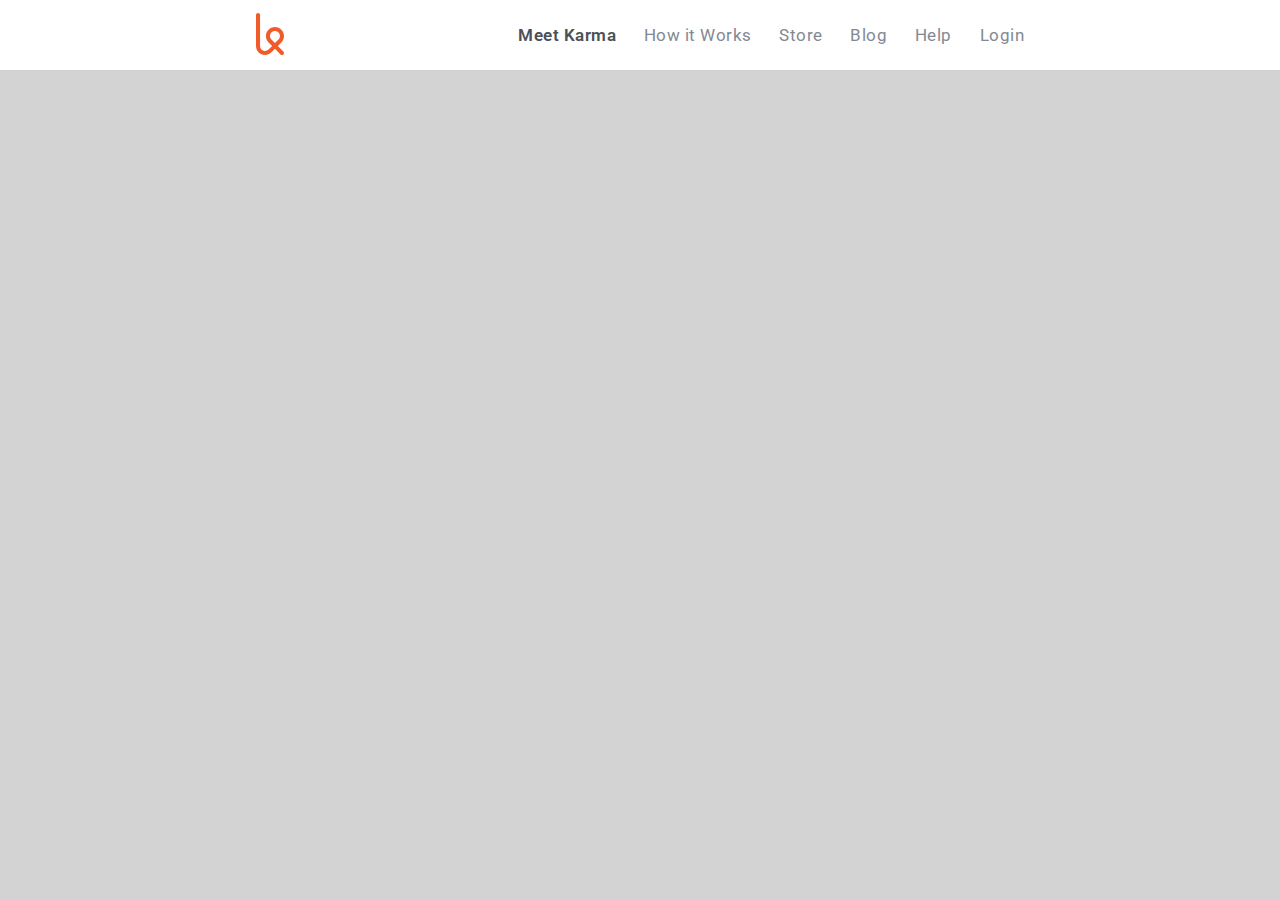
==== startup_landing_page.html @ ad296a2c "A> Animation when hovering over menu. M> put box-size property under body" ====
<!-- <!DOCTYPE html>
<html lang="en">
<head>
	<meta charset="UTF-8">
	<title>Document</title>
	<link href="http://fonts.googleapis.com/css?family=Roboto:400,500,300" rel="stylesheet" type="text/css">
	<link rel="stylesheet" type="text/css" href="css/style.css">
</head>
<body>
	<section class="nav_bar">
		<div class="container">
			<img id="karma_logo" src="img/karma-logo.svg" alt="Karma Logo" />
			<ul class="nav_menu">
				<li><a href=""><span>Meet Karma</span></a></li>
				<li><a href="">How it Works</a></li>
				<li><a href="">Store</a></li>
				<li><a href="">Blog</a></li>
				<li><a href="">Help</a></li>
				<li><a href="">Login</a></li>
			</ul>
		</div>
	</section>
</body>
</html> 
<<<<<<< FIRST ATTEMPT -->

<!DOCTYPE html>
<html lang="en">
<head>
	<meta charset="UTF-8">
	<title>Document</title>
	<link rel="stylesheet" type="text/css" href="http://fonts.googleapis.com/css?family=Roboto:400,500,300">
	<link rel="stylesheet" type="text/css" href="css/style.css">
</head>
<body>
	<nav class="nav_bar">
		<div class="container">
			<ul class="nav_menu">
				<li class="active"><a href="">Meet Karma</a></li>
				<li><a href="">How it Works</a></li>
				<li><a href="">Store</a></li>
				<li><a href="">Blog</a></li>
				<li><a href="">Help</a></li>
				<li><a href="">Login</a></li>
			</ul>
			<img id="karma_logo" src="img/karma-logo.svg" alt="Karma Logo" />
			<!-- QUESTION: Best practice to have floating ele above non-floating ele? -->
		</div>
	</nav>
</body>
</html>
---- css/style.css ----
/* http://meyerweb.com/eric/tools/css/reset/ 
   v2.0 | 20110126
   License: none (public domain)
*/

/*BEGIN RESET STYLESHEET*/
html, body, div, span, applet, object, iframe,
h1, h2, h3, h4, h5, h6, p, blockquote, pre,
a, abbr, acronym, address, big, cite, code,
del, dfn, em, img, ins, kbd, q, s, samp,
small, strike, strong, sub, sup, tt, var,
b, u, i, center,
dl, dt, dd, ol, ul, li,
fieldset, form, label, legend,
table, caption, tbody, tfoot, thead, tr, th, td,
article, aside, canvas, details, embed, 
figure, figcaption, footer, header, hgroup, 
menu, nav, output, ruby, section, summary,
time, mark, audio, video {
	margin: 0;
	padding: 0;
	border: 0;
	font-size: 100%;
	font: inherit;
	vertical-align: baseline;
}
/* HTML5 display-role reset for older browsers */
article, aside, details, figcaption, figure, 
footer, header, hgroup, menu, nav, section {
	display: block;
}
body {
	line-height: 1;
}
ol, ul {
	list-style: none;
}
blockquote, q {
	quotes: none;
}
blockquote:before, blockquote:after,
q:before, q:after {
	content: '';
	content: none;
}
table {
	border-collapse: collapse;
	border-spacing: 0;
}
/*END OF RESET STYLESHEET*/


/* design help */
body {
	background-color: LightGray;
}
/*div {
	border: 1px dashed Chocolate;
}
nav {
	border: 1px dashed Blue;
}
img {
	border: 1px solid Red;
}*/


/* <<<<<<<< FIRST ATTEMPT */
/*.nav_bar {
	width: 100%;
	background-color: #FFFFFF;
	padding: 0.85em 0;
	font-family: 'Roboto', sans-serif;
}
.container {
	max-width: 60em;
	min-width: 32em;
	margin: auto;
	padding: 0;
}
#karma_logo {
	width: 2.5em;
	height: 2.5em;
	margin: 0;
}
.nav_menu {
	float: right;
	margin-top: 0.9em;
}
.nav_menu > li {
	display: inline-block;
	padding-left: 1.5em;
}
.nav_menu > li > a {
	text-decoration: none;
	font-size: 1.05em;
	font-weight: 400;
	color: #8E8E8E;
}
.nav_menu > li > a:hover {
	color: #2F2F2F;
}
.nav_menu > li > a > span {
	color: #2f2f2f;
	font-weight: 500;
}*/

/* <<<<<<<< SECOND ATTEMPT */
body {
	box-sizing: border-box;
}
.nav_bar {
	/* layout */
	width: 100%;
	background-color: #FFFFFF;
	/* typography */
	font-family: 'Roboto', sans-serif;
	-webkit-font-smoothing: antialiased;
}
.nav_bar .container {
	/* layout */
	max-width: 60%;
	min-width: 37.5rem;
	/* QUESTION: Original webpage min-width the same but behave diff in smaller width */
	height: 4.375rem;
	margin: 0 auto;
	padding: 0 0.938rem;
}
	#karma_logo {
		/* layout */
		width: 1.75rem;
		margin-top: 0.8rem;
		/* QUESTION: why don't we approach this like with the about me page: padding: 6em 0;? */
	}
.nav_menu {
	/* layout */
	float: right;
	margin-top: 1.7rem;
	/* typography */
	font-size: 1.05rem;
	font-weight: 400;
	letter-spacing: 0.03rem;
}
	.nav_menu > li {
		/* layout */
		display: inline-block;
		padding-left: 1.45rem;
	}
	.nav_menu > li > a {
		/* typography */
		text-decoration: none;
		color: #838994;
		transition: color 0.5s ease;
	}
	.nav_menu > li > a:hover {
		/* typography */
		color: #4C5058;

	}
	.nav_menu .active > a {
		/* typography */
		color: #4C5058;
		font-weight: 600;
	}
---- css/style.css ----
/* http://meyerweb.com/eric/tools/css/reset/ 
   v2.0 | 20110126
   License: none (public domain)
*/

/*BEGIN RESET STYLESHEET*/
html, body, div, span, applet, object, iframe,
h1, h2, h3, h4, h5, h6, p, blockquote, pre,
a, abbr, acronym, address, big, cite, code,
del, dfn, em, img, ins, kbd, q, s, samp,
small, strike, strong, sub, sup, tt, var,
b, u, i, center,
dl, dt, dd, ol, ul, li,
fieldset, form, label, legend,
table, caption, tbody, tfoot, thead, tr, th, td,
article, aside, canvas, details, embed, 
figure, figcaption, footer, header, hgroup, 
menu, nav, output, ruby, section, summary,
time, mark, audio, video {
	margin: 0;
	padding: 0;
	border: 0;
	font-size: 100%;
	font: inherit;
	vertical-align: baseline;
}
/* HTML5 display-role reset for older browsers */
article, aside, details, figcaption, figure, 
footer, header, hgroup, menu, nav, section {
	display: block;
}
body {
	line-height: 1;
}
ol, ul {
	list-style: none;
}
blockquote, q {
	quotes: none;
}
blockquote:before, blockquote:after,
q:before, q:after {
	content: '';
	content: none;
}
table {
	border-collapse: collapse;
	border-spacing: 0;
}
/*END OF RESET STYLESHEET*/


/* design help */
body {
	background-color: LightGray;
}
/*div {
	border: 1px dashed Chocolate;
}
nav {
	border: 1px dashed Blue;
}
img {
	border: 1px solid Red;
}*/


/* <<<<<<<< FIRST ATTEMPT */
/*.nav_bar {
	width: 100%;
	background-color: #FFFFFF;
	padding: 0.85em 0;
	font-family: 'Roboto', sans-serif;
}
.container {
	max-width: 60em;
	min-width: 32em;
	margin: auto;
	padding: 0;
}
#karma_logo {
	width: 2.5em;
	height: 2.5em;
	margin: 0;
}
.nav_menu {
	float: right;
	margin-top: 0.9em;
}
.nav_menu > li {
	display: inline-block;
	padding-left: 1.5em;
}
.nav_menu > li > a {
	text-decoration: none;
	font-size: 1.05em;
	font-weight: 400;
	color: #8E8E8E;
}
.nav_menu > li > a:hover {
	color: #2F2F2F;
}
.nav_menu > li > a > span {
	color: #2f2f2f;
	font-weight: 500;
}*/

/* <<<<<<<< SECOND ATTEMPT */
body {
	box-sizing: border-box;
}
.nav_bar {
	/* layout */
	width: 100%;
	background-color: #FFFFFF;
	/* typography */
	font-family: 'Roboto', sans-serif;
	-webkit-font-smoothing: antialiased;
}
.nav_bar .container {
	/* layout */
	max-width: 60%;
	min-width: 37.5rem;
	/* QUESTION: Original webpage min-width the same but behave diff in smaller width */
	height: 4.375rem;
	margin: 0 auto;
	padding: 0 0.938rem;
}
	#karma_logo {
		/* layout */
		width: 1.75rem;
		margin-top: 0.8rem;
		/* QUESTION: why don't we approach this like with the about me page: padding: 6em 0;? */
	}
.nav_menu {
	/* layout */
	float: right;
	margin-top: 1.7rem;
	/* typography */
	font-size: 1.05rem;
	font-weight: 400;
	letter-spacing: 0.03rem;
}
	.nav_menu > li {
		/* layout */
		display: inline-block;
		padding-left: 1.45rem;
	}
	.nav_menu > li > a {
		/* typography */
		text-decoration: none;
		color: #838994;
		transition: color 0.5s ease;
	}
	.nav_menu > li > a:hover {
		/* typography */
		color: #4C5058;

	}
	.nav_menu .active > a {
		/* typography */
		color: #4C5058;
		font-weight: 600;
	}
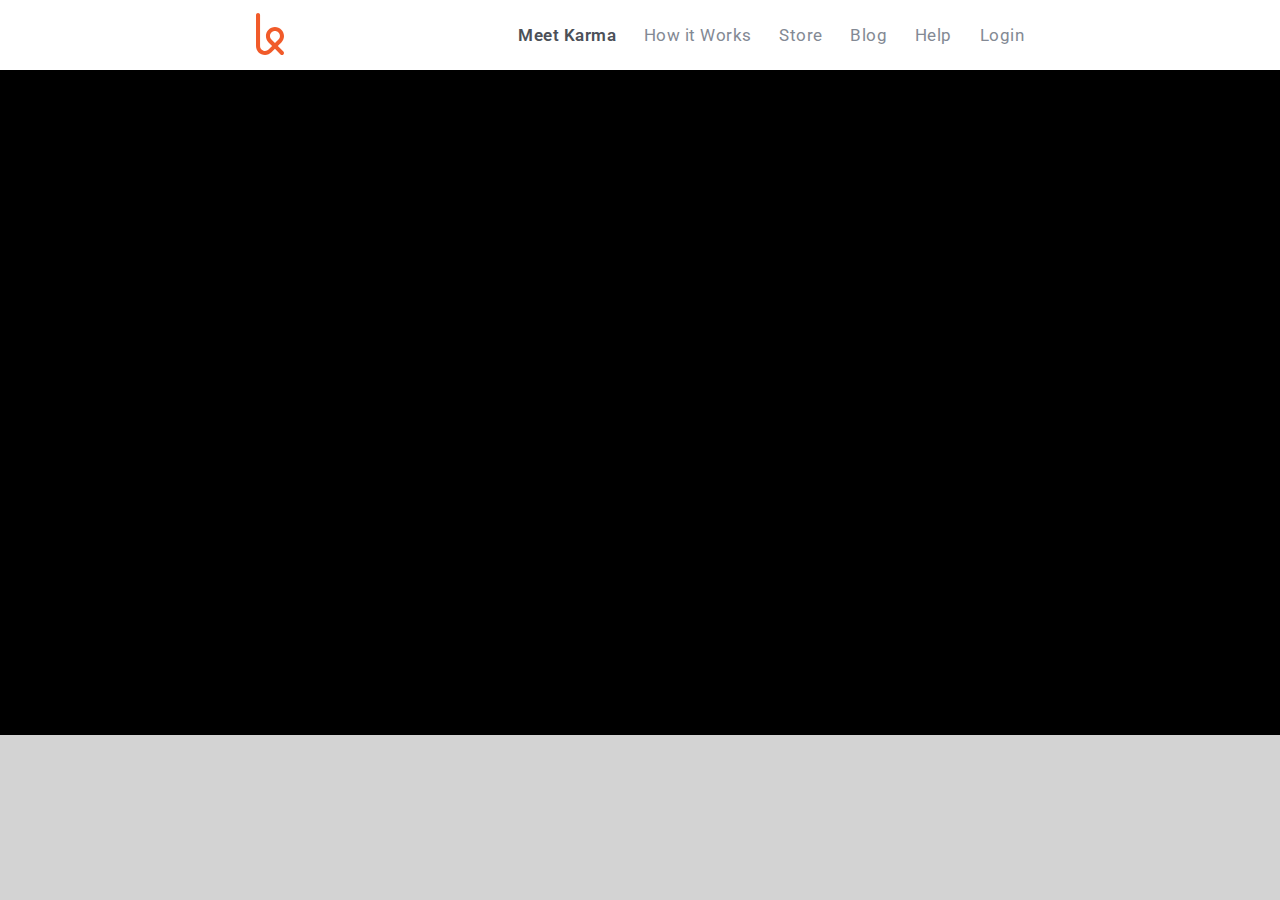
==== commit ceb00aa3: "A> Jumbotron and image. HTML structure for the section" ====
--- a/startup_landing_page.html
+++ b/startup_landing_page.html
@@ -47,5 +47,13 @@
 			<!-- QUESTION: Best practice to have floating ele above non-floating ele? -->
 		</div>
 	</nav>
+
+	<section class="jumbotron">
+		<div class="advert">
+			<h1 class="title">Introducing Karma</h1>
+			<h1 class="subtitle">Bring WiFi with you, everywhere you go.</p>
+			<div class="main_button">Learn More</div>
+		</div>
+	</section>
 </body>
 </html>--- a/css/style.css
+++ b/css/style.css
@@ -113,6 +113,7 @@
 	/* layout */
 	width: 100%;
 	background-color: #FFFFFF;
+	position: fixed;
 	/* typography */
 	font-family: 'Roboto', sans-serif;
 	-webkit-font-smoothing: antialiased;
@@ -161,4 +162,10 @@
 		/* typography */
 		color: #4C5058;
 		font-weight: 600;
-	}+	}
+.jumbotron {
+	height: 45.938rem;
+	background: url(http://i784.photobucket.com/albums/yy126/vleong2332/Web%20Images/large-wide-sitting-with-laptop.jpg?t=1425573825) #000000;
+	background-size: cover;
+	background-position: center;
+}--- a/css/style.css
+++ b/css/style.css
@@ -113,6 +113,7 @@
 	/* layout */
 	width: 100%;
 	background-color: #FFFFFF;
+	position: fixed;
 	/* typography */
 	font-family: 'Roboto', sans-serif;
 	-webkit-font-smoothing: antialiased;
@@ -161,4 +162,10 @@
 		/* typography */
 		color: #4C5058;
 		font-weight: 600;
-	}+	}
+.jumbotron {
+	height: 45.938rem;
+	background: url(http://i784.photobucket.com/albums/yy126/vleong2332/Web%20Images/large-wide-sitting-with-laptop.jpg?t=1425573825) #000000;
+	background-size: cover;
+	background-position: center;
+}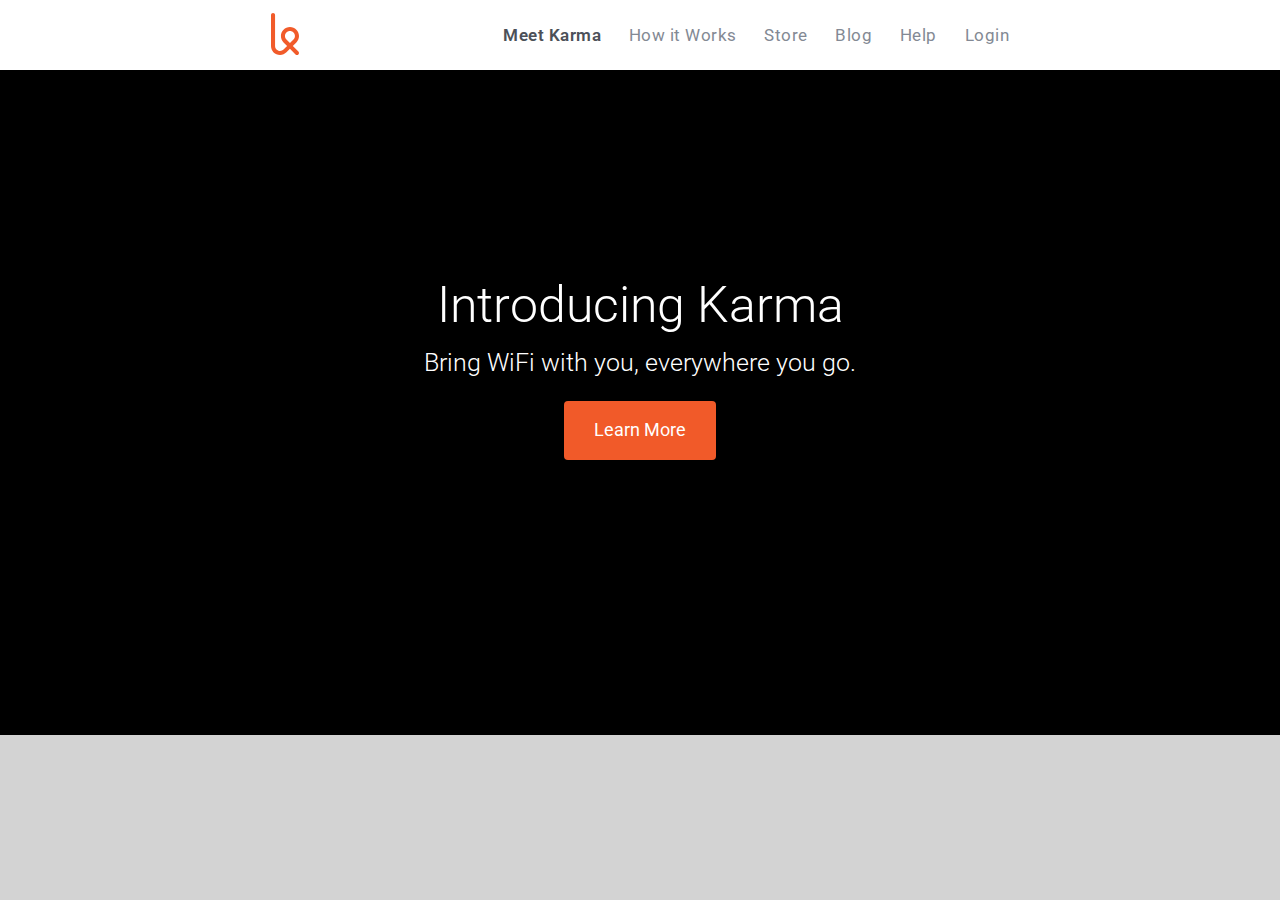
==== commit 07ab3b58: "A> functioning Jumbotron section" ====
--- a/startup_landing_page.html
+++ b/startup_landing_page.html
@@ -49,7 +49,7 @@
 	</nav>
 
 	<section class="jumbotron">
-		<div class="advert">
+		<div class="container">
 			<h1 class="title">Introducing Karma</h1>
 			<h1 class="subtitle">Bring WiFi with you, everywhere you go.</p>
 			<div class="main_button">Learn More</div>
--- a/css/style.css
+++ b/css/style.css
@@ -23,6 +23,7 @@
 	font-size: 100%;
 	font: inherit;
 	vertical-align: baseline;
+	box-sizing: border-box;
 }
 /* HTML5 display-role reset for older browsers */
 article, aside, details, figcaption, figure, 
@@ -62,8 +63,8 @@
 }
 img {
 	border: 1px solid Red;
-}*/
-
+}
+*/
 
 /* <<<<<<<< FIRST ATTEMPT */
 /*.nav_bar {
@@ -107,16 +108,15 @@
 
 /* <<<<<<<< SECOND ATTEMPT */
 body {
-	box-sizing: border-box;
+		/* typography */
+	font-family: 'Roboto', sans-serif;
+	-webkit-font-smoothing: antialiased;
 }
 .nav_bar {
 	/* layout */
 	width: 100%;
 	background-color: #FFFFFF;
 	position: fixed;
-	/* typography */
-	font-family: 'Roboto', sans-serif;
-	-webkit-font-smoothing: antialiased;
 }
 .nav_bar .container {
 	/* layout */
@@ -168,4 +168,36 @@
 	background: url(http://i784.photobucket.com/albums/yy126/vleong2332/Web%20Images/large-wide-sitting-with-laptop.jpg?t=1425573825) #000000;
 	background-size: cover;
 	background-position: center;
+	color: #FFFFFF;
+	padding-top: 17.5rem;
+	text-align: center;
+}
+.container {
+	/* layout */
+	max-width: 60%;
+	min-width: 37.5rem;
+	margin: 0 auto;
+}
+.title {
+	font-size: 3.125rem;
+	font-weight: 300;
+}
+.subtitle {
+	font-size: 1.563rem;
+	margin-top: 1.25rem;
+	font-weight: 300;
+}
+.main_button {
+	margin: 1.65rem auto 0;
+	padding: 1.25rem;
+	width: 9.5rem;
+	background-color: #F15A29;
+	transition: background-color 0.5s ease;
+	cursor: pointer;
+	font-size: 1.15rem;
+	font-weight: 400;
+	border-radius: 0.25rem;
+}
+.main_button:hover {
+	background-color: #D9400E;
 }--- a/css/style.css
+++ b/css/style.css
@@ -23,6 +23,7 @@
 	font-size: 100%;
 	font: inherit;
 	vertical-align: baseline;
+	box-sizing: border-box;
 }
 /* HTML5 display-role reset for older browsers */
 article, aside, details, figcaption, figure, 
@@ -62,8 +63,8 @@
 }
 img {
 	border: 1px solid Red;
-}*/
-
+}
+*/
 
 /* <<<<<<<< FIRST ATTEMPT */
 /*.nav_bar {
@@ -107,16 +108,15 @@
 
 /* <<<<<<<< SECOND ATTEMPT */
 body {
-	box-sizing: border-box;
+		/* typography */
+	font-family: 'Roboto', sans-serif;
+	-webkit-font-smoothing: antialiased;
 }
 .nav_bar {
 	/* layout */
 	width: 100%;
 	background-color: #FFFFFF;
 	position: fixed;
-	/* typography */
-	font-family: 'Roboto', sans-serif;
-	-webkit-font-smoothing: antialiased;
 }
 .nav_bar .container {
 	/* layout */
@@ -168,4 +168,36 @@
 	background: url(http://i784.photobucket.com/albums/yy126/vleong2332/Web%20Images/large-wide-sitting-with-laptop.jpg?t=1425573825) #000000;
 	background-size: cover;
 	background-position: center;
+	color: #FFFFFF;
+	padding-top: 17.5rem;
+	text-align: center;
+}
+.container {
+	/* layout */
+	max-width: 60%;
+	min-width: 37.5rem;
+	margin: 0 auto;
+}
+.title {
+	font-size: 3.125rem;
+	font-weight: 300;
+}
+.subtitle {
+	font-size: 1.563rem;
+	margin-top: 1.25rem;
+	font-weight: 300;
+}
+.main_button {
+	margin: 1.65rem auto 0;
+	padding: 1.25rem;
+	width: 9.5rem;
+	background-color: #F15A29;
+	transition: background-color 0.5s ease;
+	cursor: pointer;
+	font-size: 1.15rem;
+	font-weight: 400;
+	border-radius: 0.25rem;
+}
+.main_button:hover {
+	background-color: #D9400E;
 }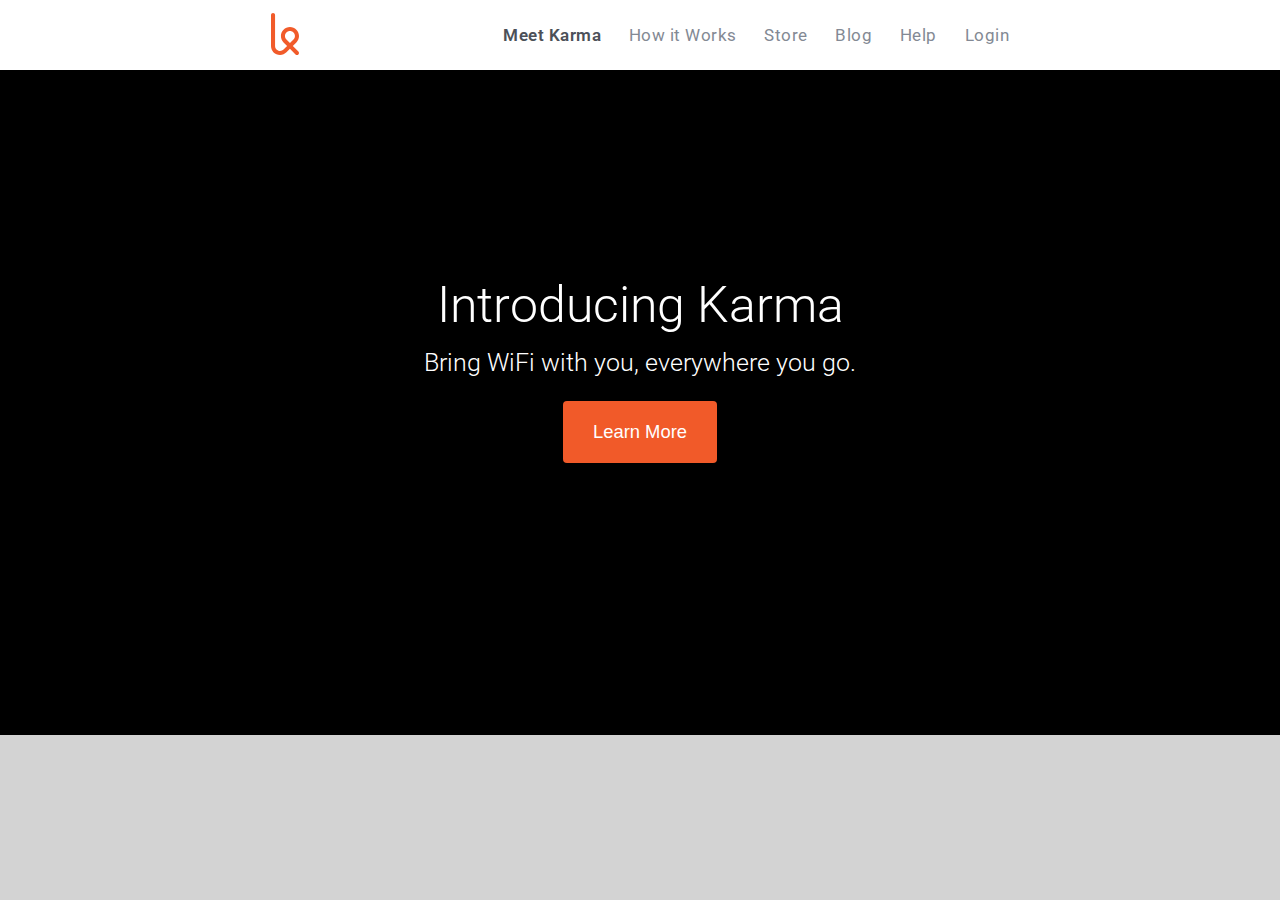
==== commit 8c6be261: "M> change <div> to <button> for button" ====
--- a/startup_landing_page.html
+++ b/startup_landing_page.html
@@ -52,7 +52,8 @@
 		<div class="container">
 			<h1 class="title">Introducing Karma</h1>
 			<h1 class="subtitle">Bring WiFi with you, everywhere you go.</p>
-			<div class="main_button">Learn More</div>
+			<button class="learn_more">Learn More</button>
+			<!-- QUESTION: Why not use div for button -->
 		</div>
 	</section>
 </body>
--- a/css/style.css
+++ b/css/style.css
@@ -118,86 +118,103 @@
 	background-color: #FFFFFF;
 	position: fixed;
 }
-.nav_bar .container {
-	/* layout */
-	max-width: 60%;
-	min-width: 37.5rem;
-	/* QUESTION: Original webpage min-width the same but behave diff in smaller width */
-	height: 4.375rem;
-	margin: 0 auto;
-	padding: 0 0.938rem;
-}
+	.nav_bar .container {
+		/* layout */
+		max-width: 60%;
+		min-width: 37.5rem;
+		/* QUESTION: Original webpage min-width the same but behave diff in smaller width */
+		height: 4.375rem;
+		margin: 0 auto;
+		padding: 0 0.938rem;
+	}
 	#karma_logo {
 		/* layout */
 		width: 1.75rem;
 		margin-top: 0.8rem;
 		/* QUESTION: why don't we approach this like with the about me page: padding: 6em 0;? */
 	}
-.nav_menu {
+	.nav_menu {
+		/* layout */
+		float: right;
+		margin-top: 1.7rem;
+		/* typography */
+		font-size: 1.05rem;
+		font-weight: 400;
+		letter-spacing: 0.03rem;
+	}
+		.nav_menu > li {
+			/* layout */
+			display: inline-block;
+			padding-left: 1.45rem;
+		}
+		.nav_menu > li > a {
+			/* typography */
+			text-decoration: none;
+			color: #838994;
+			transition: color 0.5s ease;
+		}
+		.nav_menu > li > a:hover {
+			/* typography */
+			color: #4C5058;
+
+		}
+		.nav_menu .active > a {
+			/* typography */
+			color: #4C5058;
+			font-weight: 600;
+		}
+.jumbotron {
 	/* layout */
-	float: right;
-	margin-top: 1.7rem;
-	/* typography */
-	font-size: 1.05rem;
-	font-weight: 400;
-	letter-spacing: 0.03rem;
-}
-	.nav_menu > li {
-		/* layout */
-		display: inline-block;
-		padding-left: 1.45rem;
-	}
-	.nav_menu > li > a {
-		/* typography */
-		text-decoration: none;
-		color: #838994;
-		transition: color 0.5s ease;
-	}
-	.nav_menu > li > a:hover {
-		/* typography */
-		color: #4C5058;
-
-	}
-	.nav_menu .active > a {
-		/* typography */
-		color: #4C5058;
-		font-weight: 600;
-	}
-.jumbotron {
 	height: 45.938rem;
+	padding-top: 17.5rem;
+	/* QUESTION: did padding-top to place introduction, unlike overflow:auto in the lesson. */
+	/*           removing this will mess up the page. Find out why. */
+	/* image */
 	background: url(http://i784.photobucket.com/albums/yy126/vleong2332/Web%20Images/large-wide-sitting-with-laptop.jpg?t=1425573825) #000000;
 	background-size: cover;
 	background-position: center;
+	background-repeat: no-repeat;
+	/* typography */
 	color: #FFFFFF;
-	padding-top: 17.5rem;
 	text-align: center;
 }
-.container {
-	/* layout */
-	max-width: 60%;
-	min-width: 37.5rem;
-	margin: 0 auto;
-}
-.title {
-	font-size: 3.125rem;
-	font-weight: 300;
-}
-.subtitle {
-	font-size: 1.563rem;
-	margin-top: 1.25rem;
-	font-weight: 300;
-}
-.main_button {
-	margin: 1.65rem auto 0;
-	padding: 1.25rem;
-	width: 9.5rem;
-	background-color: #F15A29;
-	transition: background-color 0.5s ease;
-	cursor: pointer;
-	font-size: 1.15rem;
-	font-weight: 400;
-	border-radius: 0.25rem;
-}
-.main_button:hover {
-	background-color: #D9400E;
-}+	.jumbotron .container {
+		/* layout */
+		max-width: 60%;
+		min-width: 37.5rem;
+		margin: 0 auto;
+	}
+		.title {
+			/* typography */
+			font-size: 3.125rem;
+			font-weight: 300;
+		}
+		.subtitle {
+			/* layout */
+			margin-top: 1.25rem;
+			/* typography */
+			font-size: 1.563rem;
+			font-weight: 300;
+		}
+		.learn_more {
+		/* QUESTION: Lesson wants this to be .big_button. Why?*/
+			/* layout */
+			margin: 1.65rem auto 0;
+			padding: 1.25rem;
+			width: 9.6rem;
+			background-color: #F15A29;
+			border: 1px;
+			border-color: #F15A29;
+			border-radius: 0.25rem;
+			/* effects */
+			transition: background-color 0.5s ease;
+			cursor: pointer;
+			/* typography */
+			color: #FFFFFF;
+			font-size: 1.15rem;
+			font-weight: 400;
+		}
+		.learn_more:hover {
+			/* layout */
+			background-color: #D9400E;
+		}--- a/css/style.css
+++ b/css/style.css
@@ -118,86 +118,103 @@
 	background-color: #FFFFFF;
 	position: fixed;
 }
-.nav_bar .container {
-	/* layout */
-	max-width: 60%;
-	min-width: 37.5rem;
-	/* QUESTION: Original webpage min-width the same but behave diff in smaller width */
-	height: 4.375rem;
-	margin: 0 auto;
-	padding: 0 0.938rem;
-}
+	.nav_bar .container {
+		/* layout */
+		max-width: 60%;
+		min-width: 37.5rem;
+		/* QUESTION: Original webpage min-width the same but behave diff in smaller width */
+		height: 4.375rem;
+		margin: 0 auto;
+		padding: 0 0.938rem;
+	}
 	#karma_logo {
 		/* layout */
 		width: 1.75rem;
 		margin-top: 0.8rem;
 		/* QUESTION: why don't we approach this like with the about me page: padding: 6em 0;? */
 	}
-.nav_menu {
+	.nav_menu {
+		/* layout */
+		float: right;
+		margin-top: 1.7rem;
+		/* typography */
+		font-size: 1.05rem;
+		font-weight: 400;
+		letter-spacing: 0.03rem;
+	}
+		.nav_menu > li {
+			/* layout */
+			display: inline-block;
+			padding-left: 1.45rem;
+		}
+		.nav_menu > li > a {
+			/* typography */
+			text-decoration: none;
+			color: #838994;
+			transition: color 0.5s ease;
+		}
+		.nav_menu > li > a:hover {
+			/* typography */
+			color: #4C5058;
+
+		}
+		.nav_menu .active > a {
+			/* typography */
+			color: #4C5058;
+			font-weight: 600;
+		}
+.jumbotron {
 	/* layout */
-	float: right;
-	margin-top: 1.7rem;
-	/* typography */
-	font-size: 1.05rem;
-	font-weight: 400;
-	letter-spacing: 0.03rem;
-}
-	.nav_menu > li {
-		/* layout */
-		display: inline-block;
-		padding-left: 1.45rem;
-	}
-	.nav_menu > li > a {
-		/* typography */
-		text-decoration: none;
-		color: #838994;
-		transition: color 0.5s ease;
-	}
-	.nav_menu > li > a:hover {
-		/* typography */
-		color: #4C5058;
-
-	}
-	.nav_menu .active > a {
-		/* typography */
-		color: #4C5058;
-		font-weight: 600;
-	}
-.jumbotron {
 	height: 45.938rem;
+	padding-top: 17.5rem;
+	/* QUESTION: did padding-top to place introduction, unlike overflow:auto in the lesson. */
+	/*           removing this will mess up the page. Find out why. */
+	/* image */
 	background: url(http://i784.photobucket.com/albums/yy126/vleong2332/Web%20Images/large-wide-sitting-with-laptop.jpg?t=1425573825) #000000;
 	background-size: cover;
 	background-position: center;
+	background-repeat: no-repeat;
+	/* typography */
 	color: #FFFFFF;
-	padding-top: 17.5rem;
 	text-align: center;
 }
-.container {
-	/* layout */
-	max-width: 60%;
-	min-width: 37.5rem;
-	margin: 0 auto;
-}
-.title {
-	font-size: 3.125rem;
-	font-weight: 300;
-}
-.subtitle {
-	font-size: 1.563rem;
-	margin-top: 1.25rem;
-	font-weight: 300;
-}
-.main_button {
-	margin: 1.65rem auto 0;
-	padding: 1.25rem;
-	width: 9.5rem;
-	background-color: #F15A29;
-	transition: background-color 0.5s ease;
-	cursor: pointer;
-	font-size: 1.15rem;
-	font-weight: 400;
-	border-radius: 0.25rem;
-}
-.main_button:hover {
-	background-color: #D9400E;
-}+	.jumbotron .container {
+		/* layout */
+		max-width: 60%;
+		min-width: 37.5rem;
+		margin: 0 auto;
+	}
+		.title {
+			/* typography */
+			font-size: 3.125rem;
+			font-weight: 300;
+		}
+		.subtitle {
+			/* layout */
+			margin-top: 1.25rem;
+			/* typography */
+			font-size: 1.563rem;
+			font-weight: 300;
+		}
+		.learn_more {
+		/* QUESTION: Lesson wants this to be .big_button. Why?*/
+			/* layout */
+			margin: 1.65rem auto 0;
+			padding: 1.25rem;
+			width: 9.6rem;
+			background-color: #F15A29;
+			border: 1px;
+			border-color: #F15A29;
+			border-radius: 0.25rem;
+			/* effects */
+			transition: background-color 0.5s ease;
+			cursor: pointer;
+			/* typography */
+			color: #FFFFFF;
+			font-size: 1.15rem;
+			font-weight: 400;
+		}
+		.learn_more:hover {
+			/* layout */
+			background-color: #D9400E;
+		}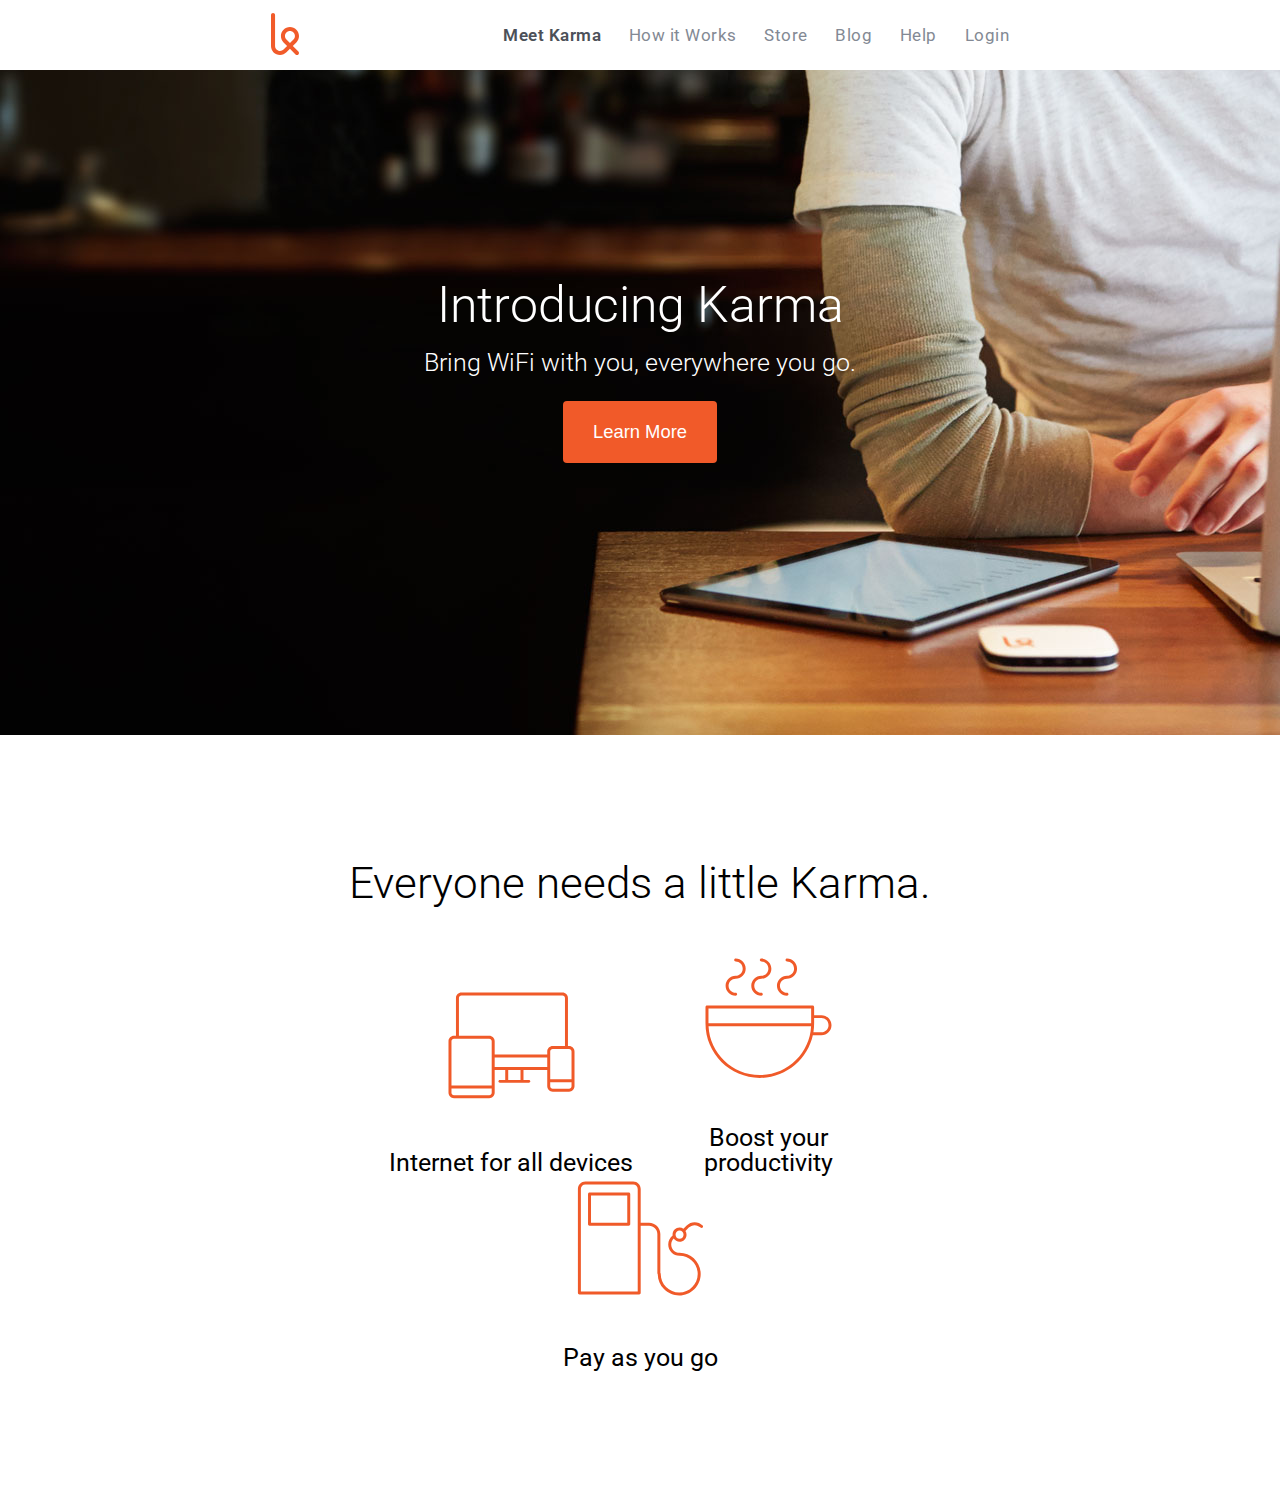
==== commit 95649687: "A> main senction before walkthrough" ====
--- a/startup_landing_page.html
+++ b/startup_landing_page.html
@@ -44,6 +44,7 @@
 				<li><a href="">Login</a></li>
 			</ul>
 			<img id="karma_logo" src="img/karma-logo.svg" alt="Karma Logo" />
+			<!-- QUESTION: Why set image width in html? -->
 			<!-- QUESTION: Best practice to have floating ele above non-floating ele? -->
 		</div>
 	</nav>
@@ -51,10 +52,30 @@
 	<section class="jumbotron">
 		<div class="container">
 			<h1 class="title">Introducing Karma</h1>
-			<h1 class="subtitle">Bring WiFi with you, everywhere you go.</p>
+			<h1 class="subtitle">Bring WiFi with you, everywhere you go.</h1>
 			<button class="learn_more">Learn More</button>
 			<!-- QUESTION: Why not use div for button -->
 		</div>
 	</section>
+
+	<section class="main_content">
+		<div class="container">
+			<h2>Everyone needs a little Karma.</h2>
+			<ul class="main_icons">
+				<li>
+					<img src="img/icon-devices.svg" alt="Devices" />
+					<h3>Internet for all devices</h3>
+				</li>
+				<li>
+					<img src="img/icon-coffee.svg" alt="Coffee" />
+					<h3>Boost your productivity</h3>
+				</li>
+				<li>
+					<img src="img/icon-refill.svg" alt="Refill" />
+					<h3>Pay as you go</h3>
+				</li>
+			</ul>
+		</div>
+	</section>
 </body>
 </html>--- a/css/style.css
+++ b/css/style.css
@@ -51,7 +51,7 @@
 /*END OF RESET STYLESHEET*/
 
 
-/* design help */
+/* DESIGN HELP */
 body {
 	background-color: LightGray;
 }
@@ -63,8 +63,8 @@
 }
 img {
 	border: 1px solid Red;
-}
-*/
+}*/
+
 
 /* <<<<<<<< FIRST ATTEMPT */
 /*.nav_bar {
@@ -170,7 +170,7 @@
 	/* QUESTION: did padding-top to place introduction, unlike overflow:auto in the lesson. */
 	/*           removing this will mess up the page. Find out why. */
 	/* image */
-	background: url(http://i784.photobucket.com/albums/yy126/vleong2332/Web%20Images/large-wide-sitting-with-laptop.jpg?t=1425573825) #000000;
+	background: url(../img/large-wide-sitting-with-laptop.jpg) #000000;
 	background-size: cover;
 	background-position: center;
 	background-repeat: no-repeat;
@@ -178,7 +178,7 @@
 	color: #FFFFFF;
 	text-align: center;
 }
-	.jumbotron .container {
+	.container {
 		/* layout */
 		max-width: 60%;
 		min-width: 37.5rem;
@@ -199,6 +199,7 @@
 		.learn_more {
 		/* QUESTION: Lesson wants this to be .big_button. Why?*/
 			/* layout */
+			display: inline-block;
 			margin: 1.65rem auto 0;
 			padding: 1.25rem;
 			width: 9.6rem;
@@ -217,4 +218,33 @@
 		.learn_more:hover {
 			/* layout */
 			background-color: #D9400E;
-		}+		}
+.main_content {
+	background-color: #FFFFFF;
+	text-align: center;
+	padding: 7.875em 0;
+	overflow: hidden;
+}
+	.main_content .container {
+		box-sizing: border-box;
+	}
+	.main_content .container > h2 {
+		font-size: 2.75rem;
+		font-weight: 300;
+		margin-bottom: 3.125rem;
+	}
+
+	.main_content .main_icons > li {
+		display: inline-block;
+		padding: 0;
+		margin: 0;
+		text-align: center;
+		width: 33%;
+	}
+	.main_icons > li > img {
+		width: 127px;
+	}
+	.main_content .container > ul > li > h3 {
+		font-size: 1.563rem;
+		margin-top: 2.5rem;
+	}--- a/css/style.css
+++ b/css/style.css
@@ -51,7 +51,7 @@
 /*END OF RESET STYLESHEET*/
 
 
-/* design help */
+/* DESIGN HELP */
 body {
 	background-color: LightGray;
 }
@@ -63,8 +63,8 @@
 }
 img {
 	border: 1px solid Red;
-}
-*/
+}*/
+
 
 /* <<<<<<<< FIRST ATTEMPT */
 /*.nav_bar {
@@ -170,7 +170,7 @@
 	/* QUESTION: did padding-top to place introduction, unlike overflow:auto in the lesson. */
 	/*           removing this will mess up the page. Find out why. */
 	/* image */
-	background: url(http://i784.photobucket.com/albums/yy126/vleong2332/Web%20Images/large-wide-sitting-with-laptop.jpg?t=1425573825) #000000;
+	background: url(../img/large-wide-sitting-with-laptop.jpg) #000000;
 	background-size: cover;
 	background-position: center;
 	background-repeat: no-repeat;
@@ -178,7 +178,7 @@
 	color: #FFFFFF;
 	text-align: center;
 }
-	.jumbotron .container {
+	.container {
 		/* layout */
 		max-width: 60%;
 		min-width: 37.5rem;
@@ -199,6 +199,7 @@
 		.learn_more {
 		/* QUESTION: Lesson wants this to be .big_button. Why?*/
 			/* layout */
+			display: inline-block;
 			margin: 1.65rem auto 0;
 			padding: 1.25rem;
 			width: 9.6rem;
@@ -217,4 +218,33 @@
 		.learn_more:hover {
 			/* layout */
 			background-color: #D9400E;
-		}+		}
+.main_content {
+	background-color: #FFFFFF;
+	text-align: center;
+	padding: 7.875em 0;
+	overflow: hidden;
+}
+	.main_content .container {
+		box-sizing: border-box;
+	}
+	.main_content .container > h2 {
+		font-size: 2.75rem;
+		font-weight: 300;
+		margin-bottom: 3.125rem;
+	}
+
+	.main_content .main_icons > li {
+		display: inline-block;
+		padding: 0;
+		margin: 0;
+		text-align: center;
+		width: 33%;
+	}
+	.main_icons > li > img {
+		width: 127px;
+	}
+	.main_content .container > ul > li > h3 {
+		font-size: 1.563rem;
+		margin-top: 2.5rem;
+	}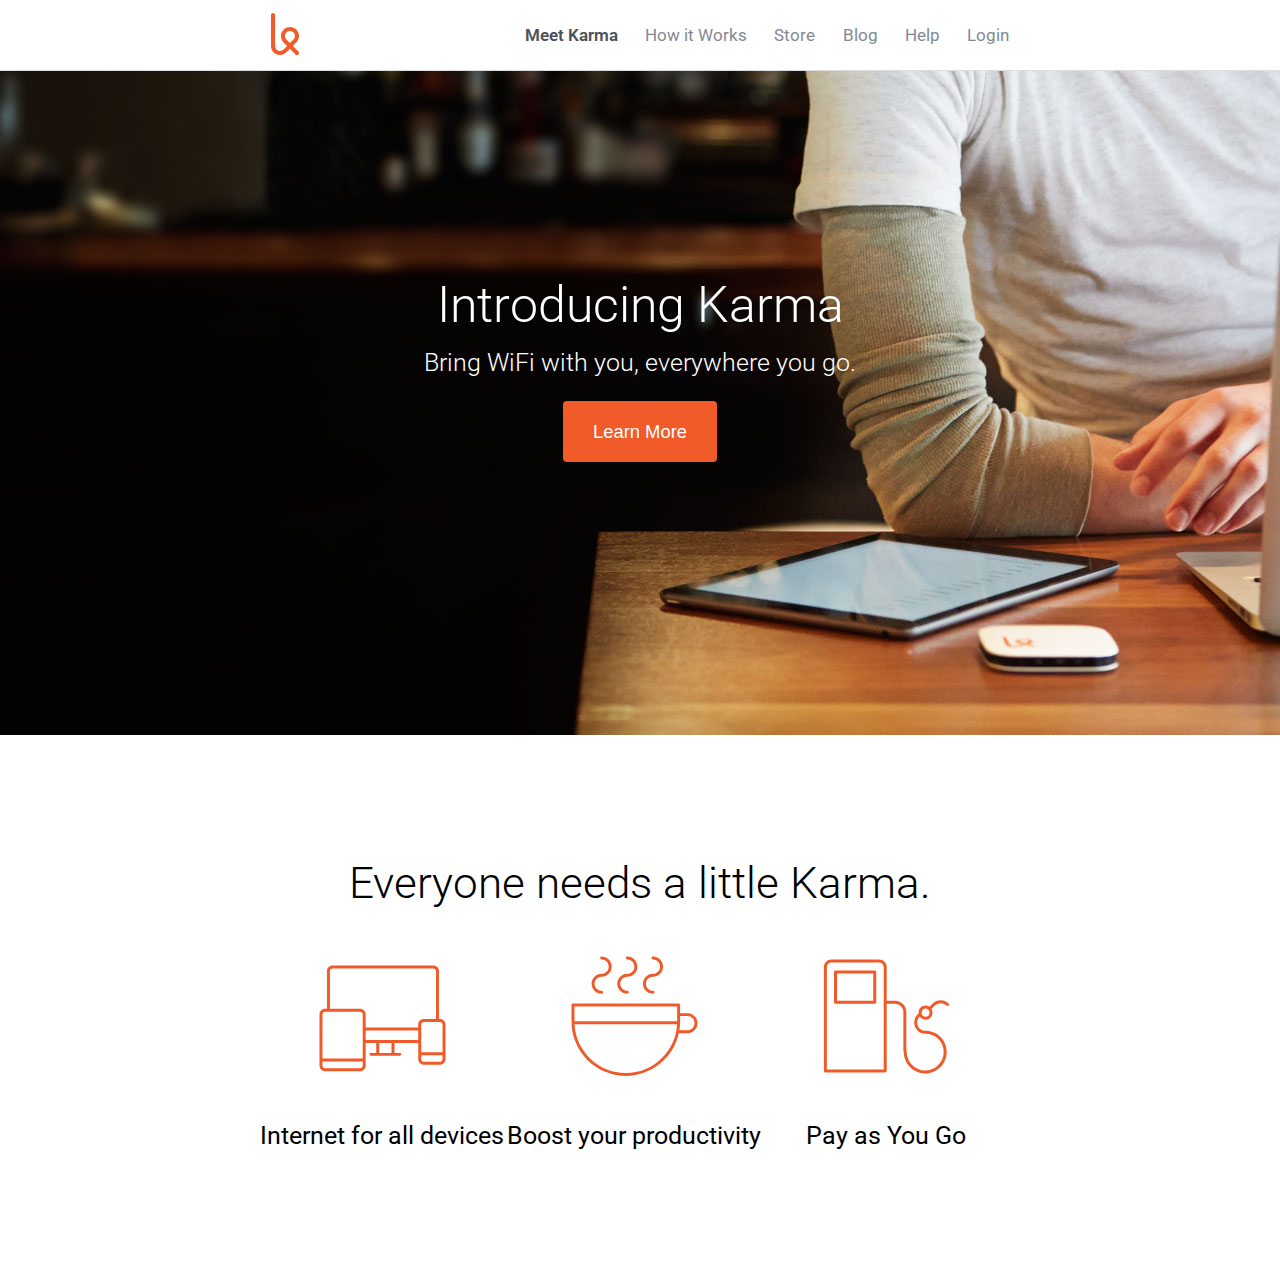
==== commit e137c3eb: "A> functional middle section. Tidied up CSS script" ====
--- a/startup_landing_page.html
+++ b/startup_landing_page.html
@@ -63,16 +63,16 @@
 			<h2>Everyone needs a little Karma.</h2>
 			<ul class="main_icons">
 				<li>
-					<img src="img/icon-devices.svg" alt="Devices" />
+					<img src="img/icon-devices.svg" alt="Devices" width="127px" />
 					<h3>Internet for all devices</h3>
 				</li>
 				<li>
-					<img src="img/icon-coffee.svg" alt="Coffee" />
+					<img src="img/icon-coffee.svg" alt="Coffee" width="127px" />
 					<h3>Boost your productivity</h3>
 				</li>
 				<li>
-					<img src="img/icon-refill.svg" alt="Refill" />
-					<h3>Pay as you go</h3>
+					<img src="img/icon-refill.svg" alt="Refill" width="127px" />
+					<h3>Pay as You Go</h3>
 				</li>
 			</ul>
 		</div>
--- a/css/style.css
+++ b/css/style.css
@@ -52,10 +52,10 @@
 
 
 /* DESIGN HELP */
-body {
+/*body {
 	background-color: LightGray;
 }
-/*div {
+div {
 	border: 1px dashed Chocolate;
 }
 nav {
@@ -65,48 +65,6 @@
 	border: 1px solid Red;
 }*/
 
-
-/* <<<<<<<< FIRST ATTEMPT */
-/*.nav_bar {
-	width: 100%;
-	background-color: #FFFFFF;
-	padding: 0.85em 0;
-	font-family: 'Roboto', sans-serif;
-}
-.container {
-	max-width: 60em;
-	min-width: 32em;
-	margin: auto;
-	padding: 0;
-}
-#karma_logo {
-	width: 2.5em;
-	height: 2.5em;
-	margin: 0;
-}
-.nav_menu {
-	float: right;
-	margin-top: 0.9em;
-}
-.nav_menu > li {
-	display: inline-block;
-	padding-left: 1.5em;
-}
-.nav_menu > li > a {
-	text-decoration: none;
-	font-size: 1.05em;
-	font-weight: 400;
-	color: #8E8E8E;
-}
-.nav_menu > li > a:hover {
-	color: #2F2F2F;
-}
-.nav_menu > li > a > span {
-	color: #2f2f2f;
-	font-weight: 500;
-}*/
-
-/* <<<<<<<< SECOND ATTEMPT */
 body {
 		/* typography */
 	font-family: 'Roboto', sans-serif;
@@ -114,9 +72,11 @@
 }
 .nav_bar {
 	/* layout */
-	width: 100%;
 	background-color: #FFFFFF;
 	position: fixed;
+	width: 100%;
+	z-index: 9999;
+	border-bottom: 1px solid #DDDDDD;
 }
 	.nav_bar .container {
 		/* layout */
@@ -140,7 +100,7 @@
 		/* typography */
 		font-size: 1.05rem;
 		font-weight: 400;
-		letter-spacing: 0.03rem;
+		/*letter-spacing: 0.02rem;*/
 	}
 		.nav_menu > li {
 			/* layout */
@@ -172,7 +132,7 @@
 	/* image */
 	background: url(../img/large-wide-sitting-with-laptop.jpg) #000000;
 	background-size: cover;
-	background-position: center;
+	background-position: bottom center;
 	background-repeat: no-repeat;
 	/* typography */
 	color: #FFFFFF;
@@ -201,7 +161,7 @@
 			/* layout */
 			display: inline-block;
 			margin: 1.65rem auto 0;
-			padding: 1.25rem;
+			padding: 1.2rem;
 			width: 9.6rem;
 			background-color: #F15A29;
 			border: 1px;
@@ -220,31 +180,32 @@
 			background-color: #D9400E;
 		}
 .main_content {
+	/* layout */
+	padding: 7.875em 0;
 	background-color: #FFFFFF;
+	/* typography */
 	text-align: center;
-	padding: 7.875em 0;
-	overflow: hidden;
-}
-	.main_content .container {
-		box-sizing: border-box;
-	}
+	overflow: auto;
+}
 	.main_content .container > h2 {
+		/* layout */
+		margin-bottom: 3.125rem;
+		/* typography */
 		font-size: 2.75rem;
 		font-weight: 300;
-		margin-bottom: 3.125rem;
-	}
-
+	}
 	.main_content .main_icons > li {
+		/* layout */
 		display: inline-block;
-		padding: 0;
-		margin: 0;
-		text-align: center;
-		width: 33%;
-	}
-	.main_icons > li > img {
-		width: 127px;
+		width: 33.3333333%;
+		margin: -2px;
+		/* TIPS: negative margin to fight the miniscule gap between lists */
+		float: left;
+		/* TIPS: without float, small window width will make the list staggered */
 	}
 	.main_content .container > ul > li > h3 {
+		/* layout */
+		margin-top: 2.5rem;
+		/* typography */
 		font-size: 1.563rem;
-		margin-top: 2.5rem;
 	}--- a/css/style.css
+++ b/css/style.css
@@ -52,10 +52,10 @@
 
 
 /* DESIGN HELP */
-body {
+/*body {
 	background-color: LightGray;
 }
-/*div {
+div {
 	border: 1px dashed Chocolate;
 }
 nav {
@@ -65,48 +65,6 @@
 	border: 1px solid Red;
 }*/
 
-
-/* <<<<<<<< FIRST ATTEMPT */
-/*.nav_bar {
-	width: 100%;
-	background-color: #FFFFFF;
-	padding: 0.85em 0;
-	font-family: 'Roboto', sans-serif;
-}
-.container {
-	max-width: 60em;
-	min-width: 32em;
-	margin: auto;
-	padding: 0;
-}
-#karma_logo {
-	width: 2.5em;
-	height: 2.5em;
-	margin: 0;
-}
-.nav_menu {
-	float: right;
-	margin-top: 0.9em;
-}
-.nav_menu > li {
-	display: inline-block;
-	padding-left: 1.5em;
-}
-.nav_menu > li > a {
-	text-decoration: none;
-	font-size: 1.05em;
-	font-weight: 400;
-	color: #8E8E8E;
-}
-.nav_menu > li > a:hover {
-	color: #2F2F2F;
-}
-.nav_menu > li > a > span {
-	color: #2f2f2f;
-	font-weight: 500;
-}*/
-
-/* <<<<<<<< SECOND ATTEMPT */
 body {
 		/* typography */
 	font-family: 'Roboto', sans-serif;
@@ -114,9 +72,11 @@
 }
 .nav_bar {
 	/* layout */
-	width: 100%;
 	background-color: #FFFFFF;
 	position: fixed;
+	width: 100%;
+	z-index: 9999;
+	border-bottom: 1px solid #DDDDDD;
 }
 	.nav_bar .container {
 		/* layout */
@@ -140,7 +100,7 @@
 		/* typography */
 		font-size: 1.05rem;
 		font-weight: 400;
-		letter-spacing: 0.03rem;
+		/*letter-spacing: 0.02rem;*/
 	}
 		.nav_menu > li {
 			/* layout */
@@ -172,7 +132,7 @@
 	/* image */
 	background: url(../img/large-wide-sitting-with-laptop.jpg) #000000;
 	background-size: cover;
-	background-position: center;
+	background-position: bottom center;
 	background-repeat: no-repeat;
 	/* typography */
 	color: #FFFFFF;
@@ -201,7 +161,7 @@
 			/* layout */
 			display: inline-block;
 			margin: 1.65rem auto 0;
-			padding: 1.25rem;
+			padding: 1.2rem;
 			width: 9.6rem;
 			background-color: #F15A29;
 			border: 1px;
@@ -220,31 +180,32 @@
 			background-color: #D9400E;
 		}
 .main_content {
+	/* layout */
+	padding: 7.875em 0;
 	background-color: #FFFFFF;
+	/* typography */
 	text-align: center;
-	padding: 7.875em 0;
-	overflow: hidden;
-}
-	.main_content .container {
-		box-sizing: border-box;
-	}
+	overflow: auto;
+}
 	.main_content .container > h2 {
+		/* layout */
+		margin-bottom: 3.125rem;
+		/* typography */
 		font-size: 2.75rem;
 		font-weight: 300;
-		margin-bottom: 3.125rem;
-	}
-
+	}
 	.main_content .main_icons > li {
+		/* layout */
 		display: inline-block;
-		padding: 0;
-		margin: 0;
-		text-align: center;
-		width: 33%;
-	}
-	.main_icons > li > img {
-		width: 127px;
+		width: 33.3333333%;
+		margin: -2px;
+		/* TIPS: negative margin to fight the miniscule gap between lists */
+		float: left;
+		/* TIPS: without float, small window width will make the list staggered */
 	}
 	.main_content .container > ul > li > h3 {
+		/* layout */
+		margin-top: 2.5rem;
+		/* typography */
 		font-size: 1.563rem;
-		margin-top: 2.5rem;
 	}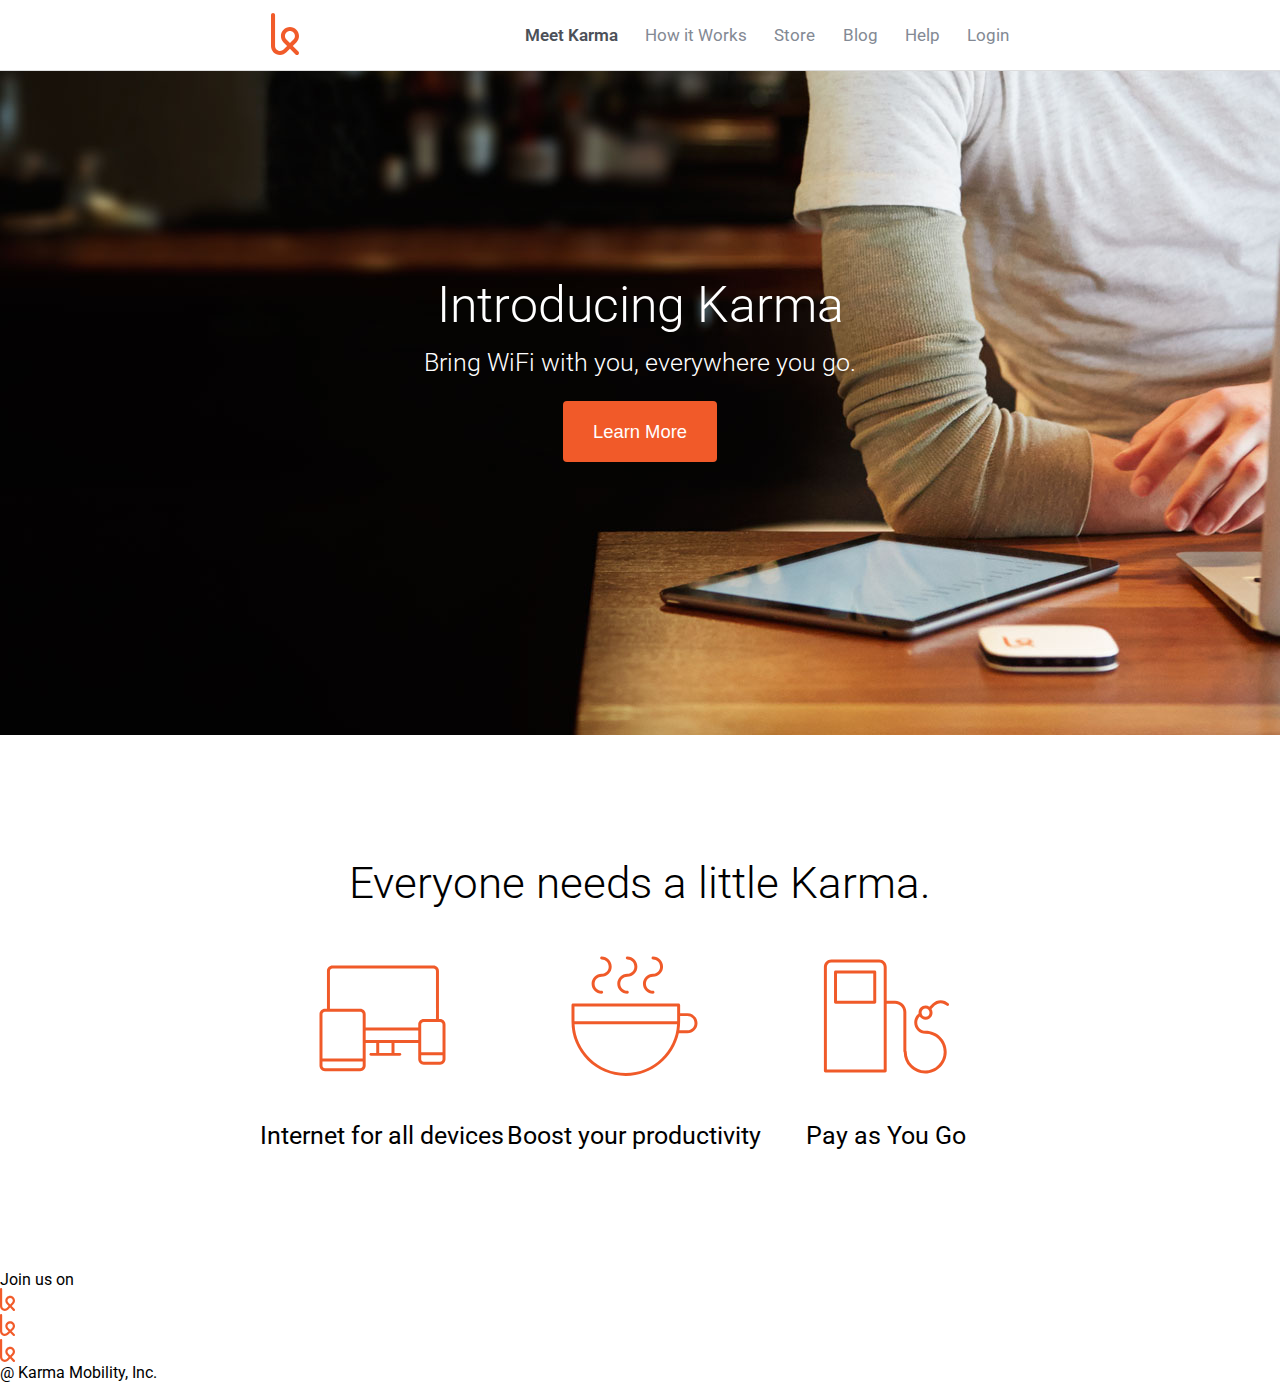
==== commit 9b78a466: "A> HTML structure for footer" ====
--- a/startup_landing_page.html
+++ b/startup_landing_page.html
@@ -77,5 +77,16 @@
 			</ul>
 		</div>
 	</section>
+
+	<footer>
+		<p>Join us on</p>
+		<ul class="social_icons">
+			<li><img src="img/karma-logo.svg" alt="" width="15px" /></li>
+			<li><img src="img/karma-logo.svg" alt="" width="15px" /></li>
+			<li><img src="img/karma-logo.svg" alt="" width="15px" /></li>
+		</ul>
+		<p class="copyright">@ Karma Mobility, Inc.</p>
+	</footer>
+		
 </body>
 </html>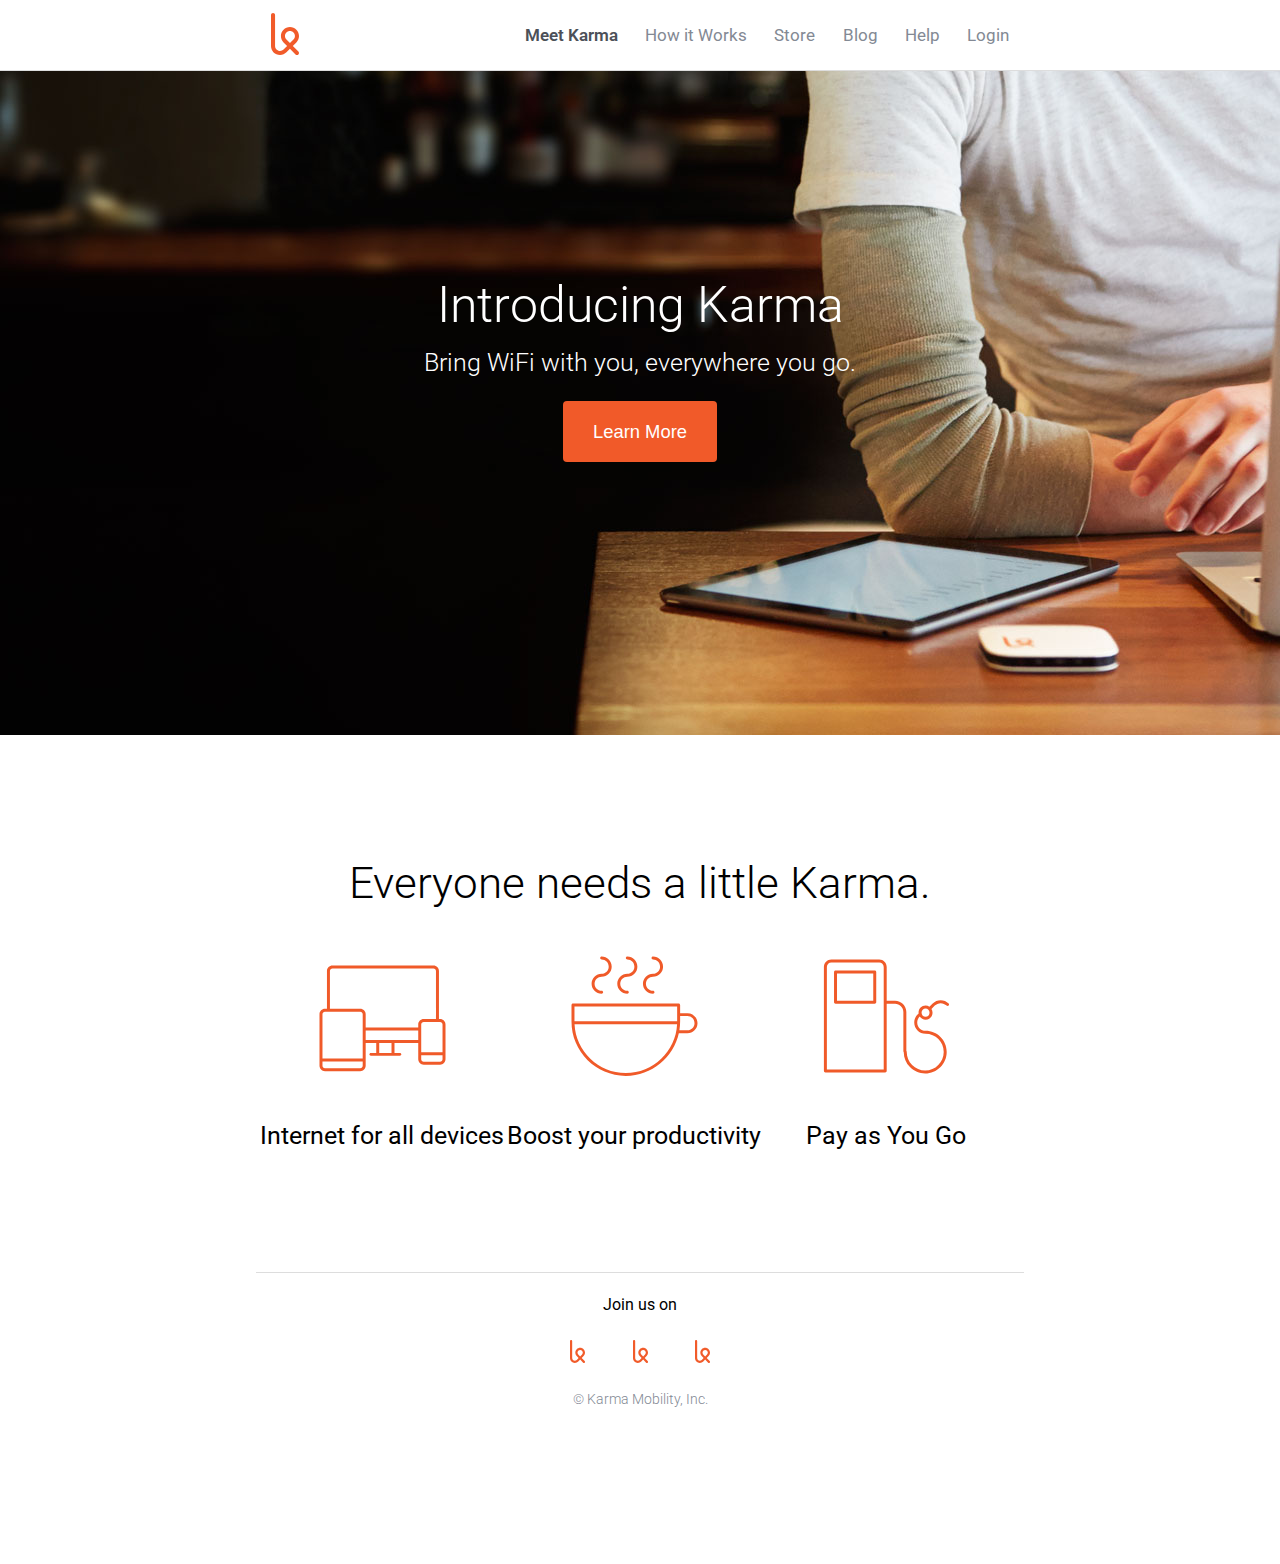
==== commit aae05c72: "M> footer section's layout and typography" ====
--- a/startup_landing_page.html
+++ b/startup_landing_page.html
@@ -79,13 +79,15 @@
 	</section>
 
 	<footer>
-		<p>Join us on</p>
-		<ul class="social_icons">
-			<li><img src="img/karma-logo.svg" alt="" width="15px" /></li>
-			<li><img src="img/karma-logo.svg" alt="" width="15px" /></li>
-			<li><img src="img/karma-logo.svg" alt="" width="15px" /></li>
-		</ul>
-		<p class="copyright">@ Karma Mobility, Inc.</p>
+		<div class="container">
+			<p>Join us on</p>
+			<ul class="social_icons">
+				<li><img src="img/karma-logo.svg" alt="" width="15px" /></li>
+				<li><img src="img/karma-logo.svg" alt="" width="15px" /></li>
+				<li><img src="img/karma-logo.svg" alt="" width="15px" /></li>
+			</ul>
+			<p class="copyright">&copy; Karma Mobility, Inc.</p>
+		</div>
 	</footer>
 		
 </body>
--- a/css/style.css
+++ b/css/style.css
@@ -208,4 +208,23 @@
 		margin-top: 2.5rem;
 		/* typography */
 		font-size: 1.563rem;
+	}
+footer > .container {
+	/* layout */
+	padding: 1.5em 0 9.8em;
+	border-top: 1px solid #DDDDDD;
+	/* typography */
+	text-align: center;
+}
+	.social_icons > li {
+		/* layout */
+		display: inline-block;
+		margin: 1.7rem 1.35rem;
+	}
+	.copyright {
+		/* typography */
+		font-size: 0.9em;
+		font-weight: 300;
+		color: #838994;
+		letter-spacing: 0;
 	}--- a/css/style.css
+++ b/css/style.css
@@ -208,4 +208,23 @@
 		margin-top: 2.5rem;
 		/* typography */
 		font-size: 1.563rem;
+	}
+footer > .container {
+	/* layout */
+	padding: 1.5em 0 9.8em;
+	border-top: 1px solid #DDDDDD;
+	/* typography */
+	text-align: center;
+}
+	.social_icons > li {
+		/* layout */
+		display: inline-block;
+		margin: 1.7rem 1.35rem;
+	}
+	.copyright {
+		/* typography */
+		font-size: 0.9em;
+		font-weight: 300;
+		color: #838994;
+		letter-spacing: 0;
 	}